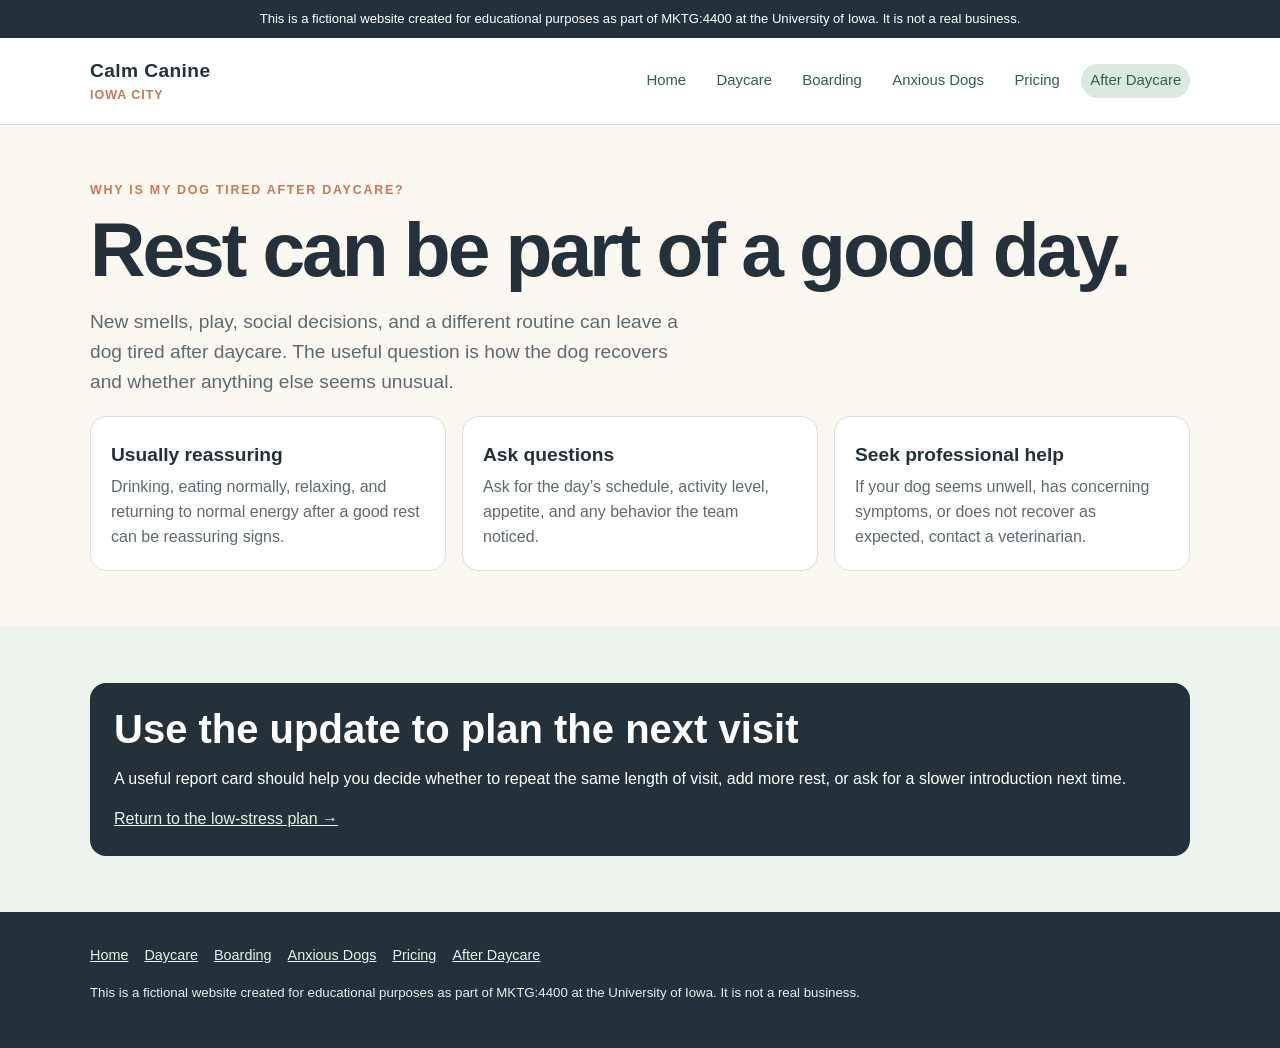
==== after-daycare.html @ 4ae38b4e "Publish Calm Canine site assets" ====
<!doctype html><html lang="en"><head><meta charset="utf-8"><meta name="viewport" content="width=device-width,initial-scale=1"><title>Why Is My Dog Tired After Daycare | Calm Canine</title><meta name="description" content="Learn why a dog may be tired after daycare, what normal recovery can look like, and when an owner should ask questions."><link rel="canonical" href="https://REPLACE-WITH-LIVE-URL/after-daycare.html"><link rel="stylesheet" href="styles.css"></head><body><div class="notice">This is a fictional website created for educational purposes as part of MKTG:4400 at the University of Iowa. It is not a real business.</div><header class="site-header"><div class="wrap nav"><a class="brand" href="index.html">Calm Canine<span>Iowa City</span></a><nav class="links" aria-label="Primary"><a href="index.html">Home</a><a href="daycare.html">Daycare</a><a href="boarding.html">Boarding</a><a href="anxious-dogs.html">Anxious Dogs</a><a href="pricing.html">Pricing</a><a href="after-daycare.html" aria-current="page">After Daycare</a></nav></div></header><main><section class="section"><div class="wrap"><div class="eyebrow">Why is my dog tired after daycare?</div><h1>Rest can be part of a good day.</h1><p class="lead">New smells, play, social decisions, and a different routine can leave a dog tired after daycare. The useful question is how the dog recovers and whether anything else seems unusual.</p><div class="grid"><article class="card"><h3>Usually reassuring</h3><p>Drinking, eating normally, relaxing, and returning to normal energy after a good rest can be reassuring signs.</p></article><article class="card"><h3>Ask questions</h3><p>Ask for the day’s schedule, activity level, appetite, and any behavior the team noticed.</p></article><article class="card"><h3>Seek professional help</h3><p>If your dog seems unwell, has concerning symptoms, or does not recover as expected, contact a veterinarian.</p></article></div></div></section><section class="section alt"><div class="wrap"><div class="callout"><h2>Use the update to plan the next visit</h2><p>A useful report card should help you decide whether to repeat the same length of visit, add more rest, or ask for a slower introduction next time.</p><a href="anxious-dogs.html">Return to the low-stress plan →</a></div></div></section></main><footer class="footer"><div class="wrap"><div class="footer-nav"><a href="index.html">Home</a><a href="daycare.html">Daycare</a><a href="boarding.html">Boarding</a><a href="anxious-dogs.html">Anxious Dogs</a><a href="pricing.html">Pricing</a><a href="after-daycare.html">After Daycare</a></div><p class="small">This is a fictional website created for educational purposes as part of MKTG:4400 at the University of Iowa. It is not a real business.</p></div></footer></body></html>
---- styles.css ----
:root{--ink:#24313a;--muted:#5e6a70;--cream:#fbf8f2;--sage:#dce9df;--clay:#c87855;--line:#d9e0dc;--white:#fff}
*{box-sizing:border-box}body{margin:0;color:var(--ink);background:var(--cream);font-family:Arial,Helvetica,sans-serif;line-height:1.55}a{color:#315f52}a:hover{color:#193e33}.notice{background:#24313a;color:#fff;font-size:.82rem;padding:.55rem 1rem;text-align:center}.wrap{width:min(1100px,calc(100% - 2rem));margin:auto}.site-header{background:var(--white);border-bottom:1px solid var(--line)}.nav{display:flex;align-items:center;justify-content:space-between;gap:1rem;padding:1.15rem 0}.brand{font-weight:800;letter-spacing:.02em;color:var(--ink);text-decoration:none;font-size:1.2rem}.brand span{display:block;color:var(--clay);font-size:.78rem;font-weight:600;letter-spacing:.08em;text-transform:uppercase}.links{display:flex;flex-wrap:wrap;gap:.8rem}.links a{font-size:.93rem;text-decoration:none;padding:.35rem .55rem;border-radius:999px}.links a:hover,.links a[aria-current=page]{background:var(--sage)}.hero{padding:4.5rem 0 3.7rem;background:linear-gradient(135deg,#e9f1e9 0%,#fbf8f2 60%)}.hero-grid{display:grid;grid-template-columns:1.15fr .85fr;gap:3rem;align-items:center}.eyebrow{font-size:.78rem;font-weight:800;letter-spacing:.14em;text-transform:uppercase;color:var(--clay)}h1{font-size:clamp(2.5rem,6vw,5rem);line-height:1.02;letter-spacing:-.04em;margin:.6rem 0 1rem}h2{font-size:clamp(1.75rem,4vw,2.5rem);line-height:1.1;margin:0 0 .8rem}h3{margin:.2rem 0 .35rem;font-size:1.2rem}.lead{font-size:1.2rem;color:var(--muted);max-width:38rem}.button{display:inline-block;margin-top:1rem;background:var(--clay);color:#fff;text-decoration:none;padding:.8rem 1.1rem;border-radius:999px;font-weight:700}.button.secondary{margin-left:.4rem;background:var(--ink)}.hero-card{background:var(--white);border:1px solid var(--line);border-radius:1.25rem;padding:1.4rem;box-shadow:0 16px 40px rgba(36,49,58,.1)}.hero-card .stat{display:flex;justify-content:space-between;border-bottom:1px solid var(--line);padding:.7rem 0}.hero-card .stat:last-child{border-bottom:0}.section{padding:3.5rem 0}.section.alt{background:#edf4ed}.section-head{max-width:42rem;margin-bottom:1.8rem}.grid{display:grid;grid-template-columns:repeat(3,1fr);gap:1rem}.card{background:#fff;border:1px solid var(--line);border-radius:1rem;padding:1.25rem}.card p{color:var(--muted);margin:.3rem 0 0}.checklist{display:grid;gap:.7rem;padding:0;list-style:none}.checklist li{padding-left:1.6rem;position:relative}.checklist li:before{content:'✓';position:absolute;left:0;color:var(--clay);font-weight:800}.price{font-size:2rem;font-weight:800}.muted{color:var(--muted)}.callout{background:var(--ink);color:#fff;border-radius:1rem;padding:1.5rem}.callout a{color:#e8f3e6}.footer{background:var(--ink);color:#e9f0eb;padding:2rem 0;font-size:.9rem}.footer a{color:#e9f0eb}.footer-nav{display:flex;flex-wrap:wrap;gap:1rem;margin-bottom:1rem}.small{font-size:.83rem}@media(max-width:780px){.hero-grid{grid-template-columns:1fr;gap:1.5rem}.grid{grid-template-columns:1fr}.nav{align-items:flex-start;flex-direction:column}.links{gap:.35rem}.hero{padding:3.3rem 0}h1{font-size:3.2rem}.button.secondary{margin-left:0;margin-top:.6rem}}
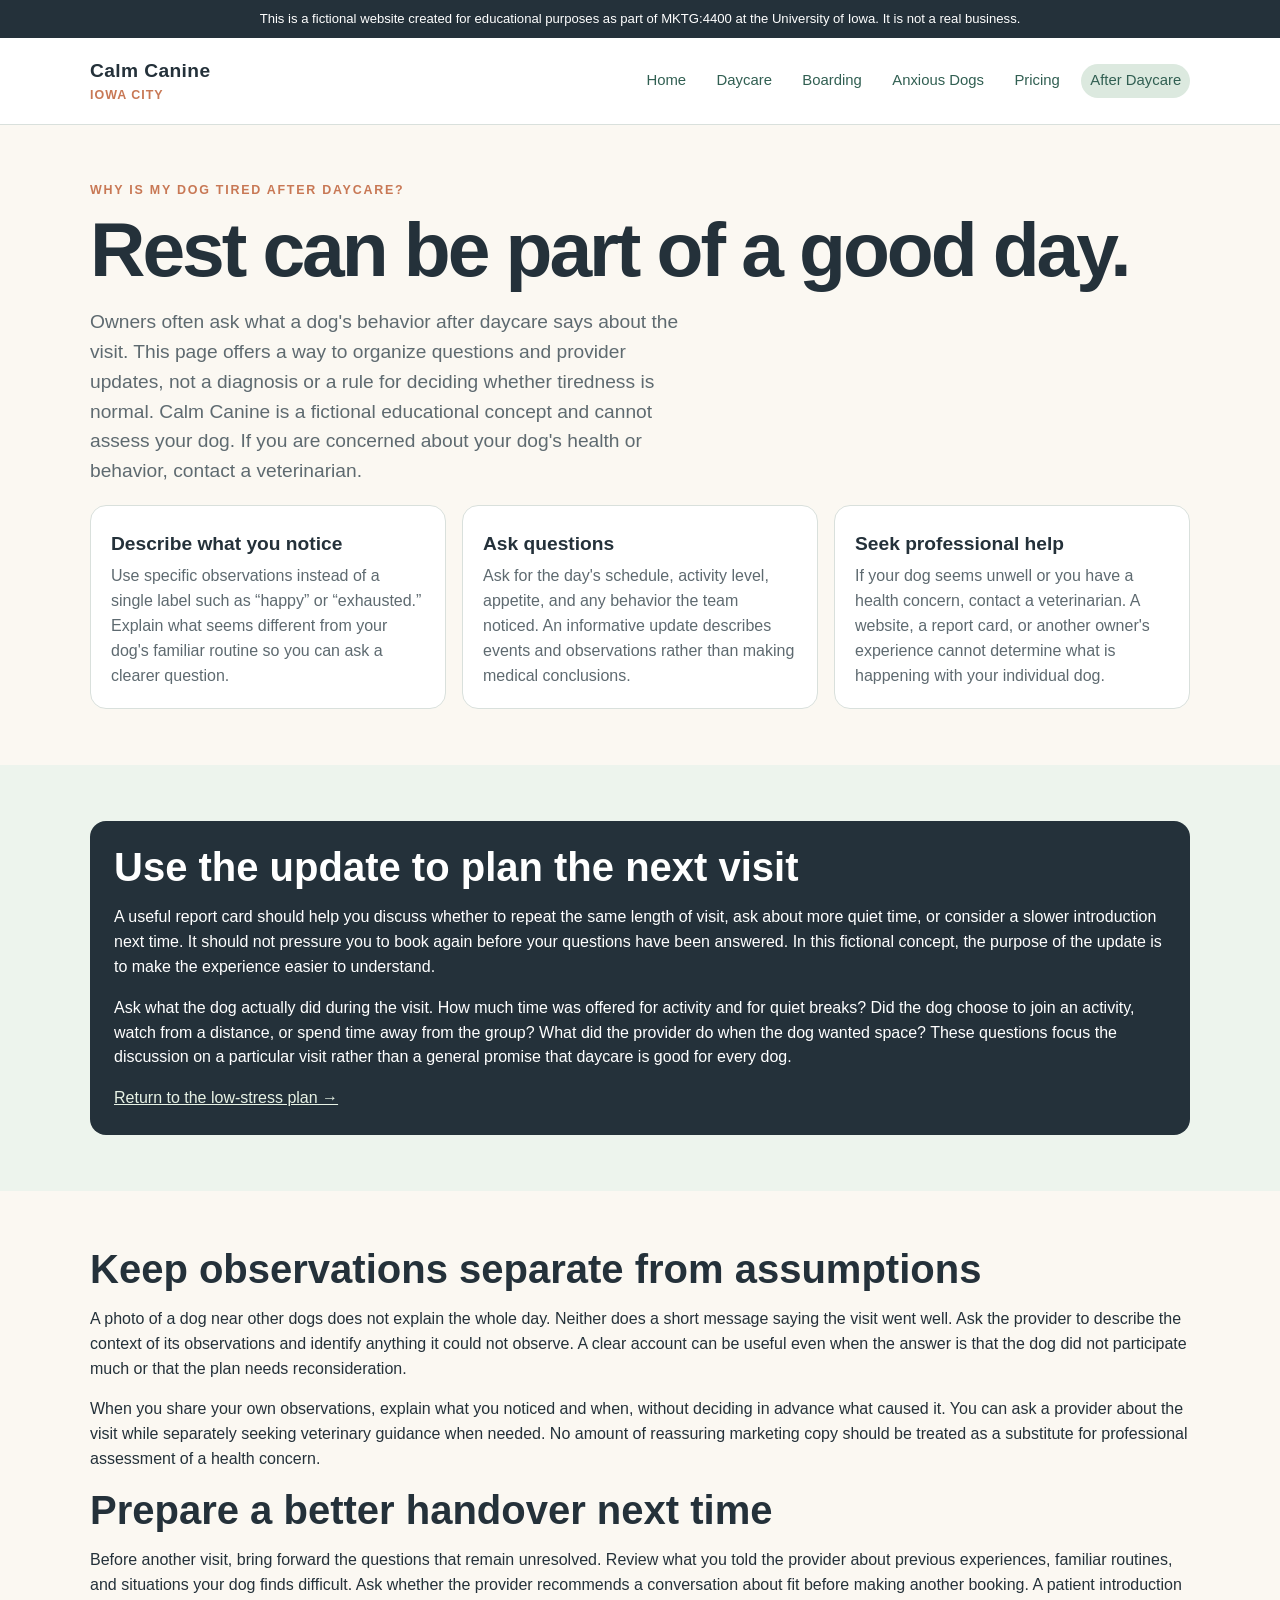
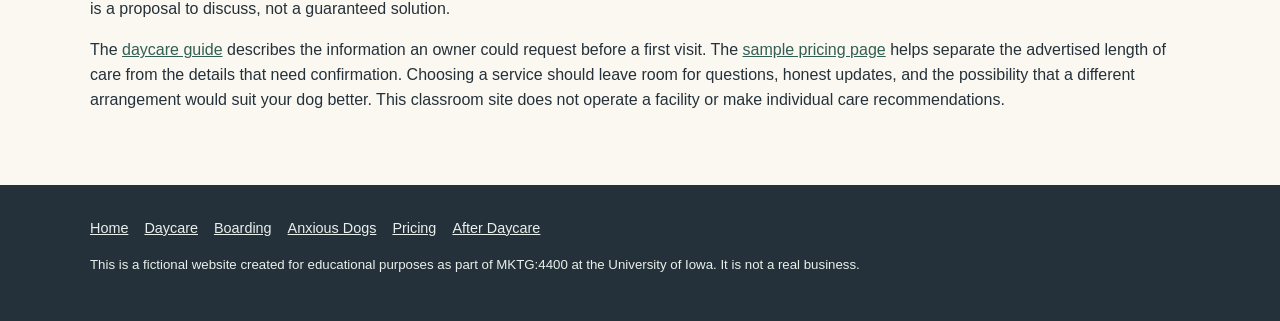
==== commit 0346ae89: "Expand six content pages and add noindex headline test variant Expand all six canonical pages above " ====
--- a/after-daycare.html
+++ b/after-daycare.html
@@ -1 +1,5 @@
-<!doctype html><html lang="en"><head><meta charset="utf-8"><meta name="viewport" content="width=device-width,initial-scale=1"><title>Why Is My Dog Tired After Daycare | Calm Canine</title><meta name="description" content="Learn why a dog may be tired after daycare, what normal recovery can look like, and when an owner should ask questions."><link rel="canonical" href="https://REPLACE-WITH-LIVE-URL/after-daycare.html"><link rel="stylesheet" href="styles.css"></head><body><div class="notice">This is a fictional website created for educational purposes as part of MKTG:4400 at the University of Iowa. It is not a real business.</div><header class="site-header"><div class="wrap nav"><a class="brand" href="index.html">Calm Canine<span>Iowa City</span></a><nav class="links" aria-label="Primary"><a href="index.html">Home</a><a href="daycare.html">Daycare</a><a href="boarding.html">Boarding</a><a href="anxious-dogs.html">Anxious Dogs</a><a href="pricing.html">Pricing</a><a href="after-daycare.html" aria-current="page">After Daycare</a></nav></div></header><main><section class="section"><div class="wrap"><div class="eyebrow">Why is my dog tired after daycare?</div><h1>Rest can be part of a good day.</h1><p class="lead">New smells, play, social decisions, and a different routine can leave a dog tired after daycare. The useful question is how the dog recovers and whether anything else seems unusual.</p><div class="grid"><article class="card"><h3>Usually reassuring</h3><p>Drinking, eating normally, relaxing, and returning to normal energy after a good rest can be reassuring signs.</p></article><article class="card"><h3>Ask questions</h3><p>Ask for the day’s schedule, activity level, appetite, and any behavior the team noticed.</p></article><article class="card"><h3>Seek professional help</h3><p>If your dog seems unwell, has concerning symptoms, or does not recover as expected, contact a veterinarian.</p></article></div></div></section><section class="section alt"><div class="wrap"><div class="callout"><h2>Use the update to plan the next visit</h2><p>A useful report card should help you decide whether to repeat the same length of visit, add more rest, or ask for a slower introduction next time.</p><a href="anxious-dogs.html">Return to the low-stress plan →</a></div></div></section></main><footer class="footer"><div class="wrap"><div class="footer-nav"><a href="index.html">Home</a><a href="daycare.html">Daycare</a><a href="boarding.html">Boarding</a><a href="anxious-dogs.html">Anxious Dogs</a><a href="pricing.html">Pricing</a><a href="after-daycare.html">After Daycare</a></div><p class="small">This is a fictional website created for educational purposes as part of MKTG:4400 at the University of Iowa. It is not a real business.</p></div></footer></body></html>
+<!doctype html><html lang="en"><head><meta charset="utf-8"><meta name="viewport" content="width=device-width,initial-scale=1"><title>Why Is My Dog Tired After Daycare | Calm Canine</title><meta name="description" content="Questions for your daycare provider after a visit, with clear owner observations and a reminder to seek veterinary guidance for health concerns."><link rel="canonical" href="https://colinchamberlin05.github.io/calm-canine-iowa-city/after-daycare.html"><link rel="stylesheet" href="styles.css"><script async src="https://www.googletagmanager.com/gtag/js?id=G-V52MKP2N4M"></script><script>window.dataLayer=window.dataLayer||[];function gtag(){dataLayer.push(arguments);}gtag('js',new Date());gtag('config','G-V52MKP2N4M');</script></head><body><div class="notice">This is a fictional website created for educational purposes as part of MKTG:4400 at the University of Iowa. It is not a real business.</div><header class="site-header"><div class="wrap nav"><a class="brand" href="index.html">Calm Canine<span>Iowa City</span></a><nav class="links" aria-label="Primary"><a href="index.html">Home</a><a href="daycare.html">Daycare</a><a href="boarding.html">Boarding</a><a href="anxious-dogs.html">Anxious Dogs</a><a href="pricing.html">Pricing</a><a href="after-daycare.html" aria-current="page">After Daycare</a></nav></div></header><main>
+<section class="section"><div class="wrap"><div class="eyebrow">Why is my dog tired after daycare?</div><h1>Rest can be part of a good day.</h1><p class="lead">Owners often ask what a dog's behavior after daycare says about the visit. This page offers a way to organize questions and provider updates, not a diagnosis or a rule for deciding whether tiredness is normal. Calm Canine is a fictional educational concept and cannot assess your dog. If you are concerned about your dog's health or behavior, contact a veterinarian.</p><div class="grid"><article class="card"><h3>Describe what you notice</h3><p>Use specific observations instead of a single label such as “happy” or “exhausted.” Explain what seems different from your dog's familiar routine so you can ask a clearer question.</p></article><article class="card"><h3>Ask questions</h3><p>Ask for the day's schedule, activity level, appetite, and any behavior the team noticed. An informative update describes events and observations rather than making medical conclusions.</p></article><article class="card"><h3>Seek professional help</h3><p>If your dog seems unwell or you have a health concern, contact a veterinarian. A website, a report card, or another owner's experience cannot determine what is happening with your individual dog.</p></article></div></div></section>
+<section class="section alt"><div class="wrap"><div class="callout"><h2>Use the update to plan the next visit</h2><p>A useful report card should help you discuss whether to repeat the same length of visit, ask about more quiet time, or consider a slower introduction next time. It should not pressure you to book again before your questions have been answered. In this fictional concept, the purpose of the update is to make the experience easier to understand.</p><p>Ask what the dog actually did during the visit. How much time was offered for activity and for quiet breaks? Did the dog choose to join an activity, watch from a distance, or spend time away from the group? What did the provider do when the dog wanted space? These questions focus the discussion on a particular visit rather than a general promise that daycare is good for every dog.</p><a href="anxious-dogs.html">Return to the low-stress plan →</a></div></div></section>
+<section class="section"><div class="wrap"><h2>Keep observations separate from assumptions</h2><p>A photo of a dog near other dogs does not explain the whole day. Neither does a short message saying the visit went well. Ask the provider to describe the context of its observations and identify anything it could not observe. A clear account can be useful even when the answer is that the dog did not participate much or that the plan needs reconsideration.</p><p>When you share your own observations, explain what you noticed and when, without deciding in advance what caused it. You can ask a provider about the visit while separately seeking veterinary guidance when needed. No amount of reassuring marketing copy should be treated as a substitute for professional assessment of a health concern.</p><h2>Prepare a better handover next time</h2><p>Before another visit, bring forward the questions that remain unresolved. Review what you told the provider about previous experiences, familiar routines, and situations your dog finds difficult. Ask whether the provider recommends a conversation about fit before making another booking. A patient introduction is a proposal to discuss, not a guaranteed solution.</p><p>The <a href="daycare.html">daycare guide</a> describes the information an owner could request before a first visit. The <a href="pricing.html">sample pricing page</a> helps separate the advertised length of care from the details that need confirmation. Choosing a service should leave room for questions, honest updates, and the possibility that a different arrangement would suit your dog better. This classroom site does not operate a facility or make individual care recommendations.</p></div></section>
+</main><footer class="footer"><div class="wrap"><div class="footer-nav"><a href="index.html">Home</a><a href="daycare.html">Daycare</a><a href="boarding.html">Boarding</a><a href="anxious-dogs.html">Anxious Dogs</a><a href="pricing.html">Pricing</a><a href="after-daycare.html">After Daycare</a></div><p class="small">This is a fictional website created for educational purposes as part of MKTG:4400 at the University of Iowa. It is not a real business.</p></div></footer></body></html>
